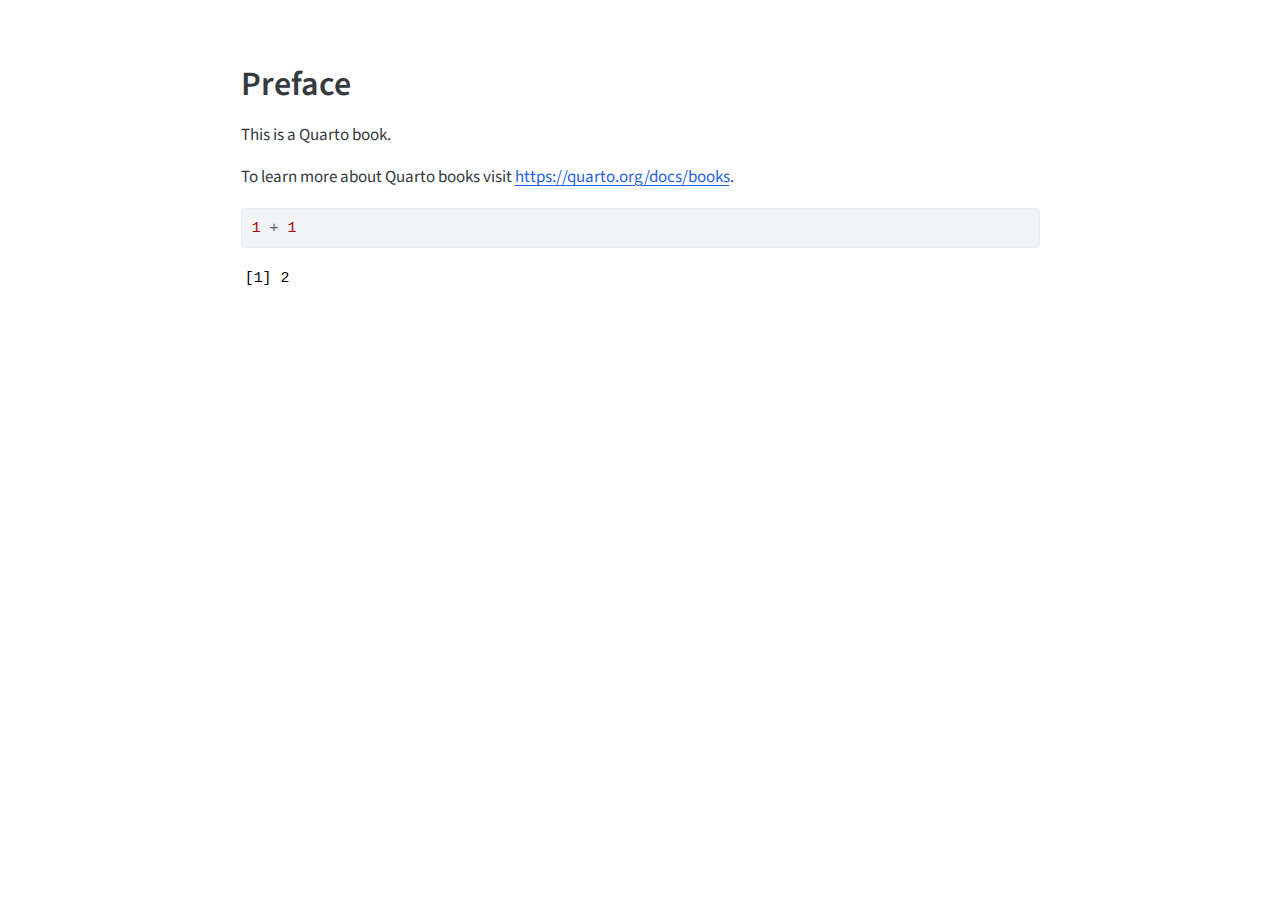
==== docs/index.html @ 5716ba46 "Publish site to docs/" ====
<!DOCTYPE html>
<html xmlns="http://www.w3.org/1999/xhtml" lang="en" xml:lang="en"><head>

<meta charset="utf-8">
<meta name="generator" content="quarto-1.5.52">

<meta name="viewport" content="width=device-width, initial-scale=1.0, user-scalable=yes">


<title>index</title>
<style>
code{white-space: pre-wrap;}
span.smallcaps{font-variant: small-caps;}
div.columns{display: flex; gap: min(4vw, 1.5em);}
div.column{flex: auto; overflow-x: auto;}
div.hanging-indent{margin-left: 1.5em; text-indent: -1.5em;}
ul.task-list{list-style: none;}
ul.task-list li input[type="checkbox"] {
  width: 0.8em;
  margin: 0 0.8em 0.2em -1em; /* quarto-specific, see https://github.com/quarto-dev/quarto-cli/issues/4556 */ 
  vertical-align: middle;
}
/* CSS for syntax highlighting */
pre > code.sourceCode { white-space: pre; position: relative; }
pre > code.sourceCode > span { line-height: 1.25; }
pre > code.sourceCode > span:empty { height: 1.2em; }
.sourceCode { overflow: visible; }
code.sourceCode > span { color: inherit; text-decoration: inherit; }
div.sourceCode { margin: 1em 0; }
pre.sourceCode { margin: 0; }
@media screen {
div.sourceCode { overflow: auto; }
}
@media print {
pre > code.sourceCode { white-space: pre-wrap; }
pre > code.sourceCode > span { display: inline-block; text-indent: -5em; padding-left: 5em; }
}
pre.numberSource code
  { counter-reset: source-line 0; }
pre.numberSource code > span
  { position: relative; left: -4em; counter-increment: source-line; }
pre.numberSource code > span > a:first-child::before
  { content: counter(source-line);
    position: relative; left: -1em; text-align: right; vertical-align: baseline;
    border: none; display: inline-block;
    -webkit-touch-callout: none; -webkit-user-select: none;
    -khtml-user-select: none; -moz-user-select: none;
    -ms-user-select: none; user-select: none;
    padding: 0 4px; width: 4em;
  }
pre.numberSource { margin-left: 3em;  padding-left: 4px; }
div.sourceCode
  {   }
@media screen {
pre > code.sourceCode > span > a:first-child::before { text-decoration: underline; }
}
</style>


<script src="site_libs/quarto-nav/quarto-nav.js"></script>
<script src="site_libs/clipboard/clipboard.min.js"></script>
<script src="site_libs/quarto-search/autocomplete.umd.js"></script>
<script src="site_libs/quarto-search/fuse.min.js"></script>
<script src="site_libs/quarto-search/quarto-search.js"></script>
<meta name="quarto:offset" content="./">
<script src="site_libs/quarto-html/quarto.js"></script>
<script src="site_libs/quarto-html/popper.min.js"></script>
<script src="site_libs/quarto-html/tippy.umd.min.js"></script>
<script src="site_libs/quarto-html/anchor.min.js"></script>
<link href="site_libs/quarto-html/tippy.css" rel="stylesheet">
<link href="site_libs/quarto-html/quarto-syntax-highlighting.css" rel="stylesheet" id="quarto-text-highlighting-styles">
<script src="site_libs/bootstrap/bootstrap.min.js"></script>
<link href="site_libs/bootstrap/bootstrap-icons.css" rel="stylesheet">
<link href="site_libs/bootstrap/bootstrap.min.css" rel="stylesheet" id="quarto-bootstrap" data-mode="light">
<script id="quarto-search-options" type="application/json">{
  "location": "sidebar",
  "copy-button": false,
  "collapse-after": 3,
  "panel-placement": "start",
  "type": "textbox",
  "limit": 50,
  "keyboard-shortcut": [
    "f",
    "/",
    "s"
  ],
  "show-item-context": false,
  "language": {
    "search-no-results-text": "No results",
    "search-matching-documents-text": "matching documents",
    "search-copy-link-title": "Copy link to search",
    "search-hide-matches-text": "Hide additional matches",
    "search-more-match-text": "more match in this document",
    "search-more-matches-text": "more matches in this document",
    "search-clear-button-title": "Clear",
    "search-text-placeholder": "",
    "search-detached-cancel-button-title": "Cancel",
    "search-submit-button-title": "Submit",
    "search-label": "Search"
  }
}</script>


</head>

<body class="fullcontent">

<div id="quarto-search-results"></div>
<!-- content -->
<div id="quarto-content" class="quarto-container page-columns page-rows-contents page-layout-article">
<!-- sidebar -->
<!-- margin-sidebar -->
    
<!-- main -->
<main class="content" id="quarto-document-content">




<section id="preface" class="level1 unnumbered">
<h1 class="unnumbered">Preface</h1>
<p>This is a Quarto book.</p>
<p>To learn more about Quarto books visit <a href="https://quarto.org/docs/books" class="uri">https://quarto.org/docs/books</a>.</p>
<div class="cell">
<div class="sourceCode cell-code" id="cb1"><pre class="sourceCode r code-with-copy"><code class="sourceCode r"><span id="cb1-1"><a href="#cb1-1" aria-hidden="true" tabindex="-1"></a><span class="dv">1</span> <span class="sc">+</span> <span class="dv">1</span></span></code><button title="Copy to Clipboard" class="code-copy-button"><i class="bi"></i></button></pre></div>
<div class="cell-output cell-output-stdout">
<pre><code>[1] 2</code></pre>
</div>
</div>


</section>

</main> <!-- /main -->
<script id="quarto-html-after-body" type="application/javascript">
window.document.addEventListener("DOMContentLoaded", function (event) {
  const toggleBodyColorMode = (bsSheetEl) => {
    const mode = bsSheetEl.getAttribute("data-mode");
    const bodyEl = window.document.querySelector("body");
    if (mode === "dark") {
      bodyEl.classList.add("quarto-dark");
      bodyEl.classList.remove("quarto-light");
    } else {
      bodyEl.classList.add("quarto-light");
      bodyEl.classList.remove("quarto-dark");
    }
  }
  const toggleBodyColorPrimary = () => {
    const bsSheetEl = window.document.querySelector("link#quarto-bootstrap");
    if (bsSheetEl) {
      toggleBodyColorMode(bsSheetEl);
    }
  }
  toggleBodyColorPrimary();  
  const icon = "";
  const anchorJS = new window.AnchorJS();
  anchorJS.options = {
    placement: 'right',
    icon: icon
  };
  anchorJS.add('.anchored');
  const isCodeAnnotation = (el) => {
    for (const clz of el.classList) {
      if (clz.startsWith('code-annotation-')) {                     
        return true;
      }
    }
    return false;
  }
  const onCopySuccess = function(e) {
    // button target
    const button = e.trigger;
    // don't keep focus
    button.blur();
    // flash "checked"
    button.classList.add('code-copy-button-checked');
    var currentTitle = button.getAttribute("title");
    button.setAttribute("title", "Copied!");
    let tooltip;
    if (window.bootstrap) {
      button.setAttribute("data-bs-toggle", "tooltip");
      button.setAttribute("data-bs-placement", "left");
      button.setAttribute("data-bs-title", "Copied!");
      tooltip = new bootstrap.Tooltip(button, 
        { trigger: "manual", 
          customClass: "code-copy-button-tooltip",
          offset: [0, -8]});
      tooltip.show();    
    }
    setTimeout(function() {
      if (tooltip) {
        tooltip.hide();
        button.removeAttribute("data-bs-title");
        button.removeAttribute("data-bs-toggle");
        button.removeAttribute("data-bs-placement");
      }
      button.setAttribute("title", currentTitle);
      button.classList.remove('code-copy-button-checked');
    }, 1000);
    // clear code selection
    e.clearSelection();
  }
  const getTextToCopy = function(trigger) {
      const codeEl = trigger.previousElementSibling.cloneNode(true);
      for (const childEl of codeEl.children) {
        if (isCodeAnnotation(childEl)) {
          childEl.remove();
        }
      }
      return codeEl.innerText;
  }
  const clipboard = new window.ClipboardJS('.code-copy-button:not([data-in-quarto-modal])', {
    text: getTextToCopy
  });
  clipboard.on('success', onCopySuccess);
  if (window.document.getElementById('quarto-embedded-source-code-modal')) {
    // For code content inside modals, clipBoardJS needs to be initialized with a container option
    // TODO: Check when it could be a function (https://github.com/zenorocha/clipboard.js/issues/860)
    const clipboardModal = new window.ClipboardJS('.code-copy-button[data-in-quarto-modal]', {
      text: getTextToCopy,
      container: window.document.getElementById('quarto-embedded-source-code-modal')
    });
    clipboardModal.on('success', onCopySuccess);
  }
    var localhostRegex = new RegExp(/^(?:http|https):\/\/localhost\:?[0-9]*\//);
    var mailtoRegex = new RegExp(/^mailto:/);
      var filterRegex = new RegExp('/' + window.location.host + '/');
    var isInternal = (href) => {
        return filterRegex.test(href) || localhostRegex.test(href) || mailtoRegex.test(href);
    }
    // Inspect non-navigation links and adorn them if external
 	var links = window.document.querySelectorAll('a[href]:not(.nav-link):not(.navbar-brand):not(.toc-action):not(.sidebar-link):not(.sidebar-item-toggle):not(.pagination-link):not(.no-external):not([aria-hidden]):not(.dropdown-item):not(.quarto-navigation-tool):not(.about-link)');
    for (var i=0; i<links.length; i++) {
      const link = links[i];
      if (!isInternal(link.href)) {
        // undo the damage that might have been done by quarto-nav.js in the case of
        // links that we want to consider external
        if (link.dataset.originalHref !== undefined) {
          link.href = link.dataset.originalHref;
        }
      }
    }
  function tippyHover(el, contentFn, onTriggerFn, onUntriggerFn) {
    const config = {
      allowHTML: true,
      maxWidth: 500,
      delay: 100,
      arrow: false,
      appendTo: function(el) {
          return el.parentElement;
      },
      interactive: true,
      interactiveBorder: 10,
      theme: 'quarto',
      placement: 'bottom-start',
    };
    if (contentFn) {
      config.content = contentFn;
    }
    if (onTriggerFn) {
      config.onTrigger = onTriggerFn;
    }
    if (onUntriggerFn) {
      config.onUntrigger = onUntriggerFn;
    }
    window.tippy(el, config); 
  }
  const noterefs = window.document.querySelectorAll('a[role="doc-noteref"]');
  for (var i=0; i<noterefs.length; i++) {
    const ref = noterefs[i];
    tippyHover(ref, function() {
      // use id or data attribute instead here
      let href = ref.getAttribute('data-footnote-href') || ref.getAttribute('href');
      try { href = new URL(href).hash; } catch {}
      const id = href.replace(/^#\/?/, "");
      const note = window.document.getElementById(id);
      if (note) {
        return note.innerHTML;
      } else {
        return "";
      }
    });
  }
  const xrefs = window.document.querySelectorAll('a.quarto-xref');
  const processXRef = (id, note) => {
    // Strip column container classes
    const stripColumnClz = (el) => {
      el.classList.remove("page-full", "page-columns");
      if (el.children) {
        for (const child of el.children) {
          stripColumnClz(child);
        }
      }
    }
    stripColumnClz(note)
    if (id === null || id.startsWith('sec-')) {
      // Special case sections, only their first couple elements
      const container = document.createElement("div");
      if (note.children && note.children.length > 2) {
        container.appendChild(note.children[0].cloneNode(true));
        for (let i = 1; i < note.children.length; i++) {
          const child = note.children[i];
          if (child.tagName === "P" && child.innerText === "") {
            continue;
          } else {
            container.appendChild(child.cloneNode(true));
            break;
          }
        }
        if (window.Quarto?.typesetMath) {
          window.Quarto.typesetMath(container);
        }
        return container.innerHTML
      } else {
        if (window.Quarto?.typesetMath) {
          window.Quarto.typesetMath(note);
        }
        return note.innerHTML;
      }
    } else {
      // Remove any anchor links if they are present
      const anchorLink = note.querySelector('a.anchorjs-link');
      if (anchorLink) {
        anchorLink.remove();
      }
      if (window.Quarto?.typesetMath) {
        window.Quarto.typesetMath(note);
      }
      // TODO in 1.5, we should make sure this works without a callout special case
      if (note.classList.contains("callout")) {
        return note.outerHTML;
      } else {
        return note.innerHTML;
      }
    }
  }
  for (var i=0; i<xrefs.length; i++) {
    const xref = xrefs[i];
    tippyHover(xref, undefined, function(instance) {
      instance.disable();
      let url = xref.getAttribute('href');
      let hash = undefined; 
      if (url.startsWith('#')) {
        hash = url;
      } else {
        try { hash = new URL(url).hash; } catch {}
      }
      if (hash) {
        const id = hash.replace(/^#\/?/, "");
        const note = window.document.getElementById(id);
        if (note !== null) {
          try {
            const html = processXRef(id, note.cloneNode(true));
            instance.setContent(html);
          } finally {
            instance.enable();
            instance.show();
          }
        } else {
          // See if we can fetch this
          fetch(url.split('#')[0])
          .then(res => res.text())
          .then(html => {
            const parser = new DOMParser();
            const htmlDoc = parser.parseFromString(html, "text/html");
            const note = htmlDoc.getElementById(id);
            if (note !== null) {
              const html = processXRef(id, note);
              instance.setContent(html);
            } 
          }).finally(() => {
            instance.enable();
            instance.show();
          });
        }
      } else {
        // See if we can fetch a full url (with no hash to target)
        // This is a special case and we should probably do some content thinning / targeting
        fetch(url)
        .then(res => res.text())
        .then(html => {
          const parser = new DOMParser();
          const htmlDoc = parser.parseFromString(html, "text/html");
          const note = htmlDoc.querySelector('main.content');
          if (note !== null) {
            // This should only happen for chapter cross references
            // (since there is no id in the URL)
            // remove the first header
            if (note.children.length > 0 && note.children[0].tagName === "HEADER") {
              note.children[0].remove();
            }
            const html = processXRef(null, note);
            instance.setContent(html);
          } 
        }).finally(() => {
          instance.enable();
          instance.show();
        });
      }
    }, function(instance) {
    });
  }
      let selectedAnnoteEl;
      const selectorForAnnotation = ( cell, annotation) => {
        let cellAttr = 'data-code-cell="' + cell + '"';
        let lineAttr = 'data-code-annotation="' +  annotation + '"';
        const selector = 'span[' + cellAttr + '][' + lineAttr + ']';
        return selector;
      }
      const selectCodeLines = (annoteEl) => {
        const doc = window.document;
        const targetCell = annoteEl.getAttribute("data-target-cell");
        const targetAnnotation = annoteEl.getAttribute("data-target-annotation");
        const annoteSpan = window.document.querySelector(selectorForAnnotation(targetCell, targetAnnotation));
        const lines = annoteSpan.getAttribute("data-code-lines").split(",");
        const lineIds = lines.map((line) => {
          return targetCell + "-" + line;
        })
        let top = null;
        let height = null;
        let parent = null;
        if (lineIds.length > 0) {
            //compute the position of the single el (top and bottom and make a div)
            const el = window.document.getElementById(lineIds[0]);
            top = el.offsetTop;
            height = el.offsetHeight;
            parent = el.parentElement.parentElement;
          if (lineIds.length > 1) {
            const lastEl = window.document.getElementById(lineIds[lineIds.length - 1]);
            const bottom = lastEl.offsetTop + lastEl.offsetHeight;
            height = bottom - top;
          }
          if (top !== null && height !== null && parent !== null) {
            // cook up a div (if necessary) and position it 
            let div = window.document.getElementById("code-annotation-line-highlight");
            if (div === null) {
              div = window.document.createElement("div");
              div.setAttribute("id", "code-annotation-line-highlight");
              div.style.position = 'absolute';
              parent.appendChild(div);
            }
            div.style.top = top - 2 + "px";
            div.style.height = height + 4 + "px";
            div.style.left = 0;
            let gutterDiv = window.document.getElementById("code-annotation-line-highlight-gutter");
            if (gutterDiv === null) {
              gutterDiv = window.document.createElement("div");
              gutterDiv.setAttribute("id", "code-annotation-line-highlight-gutter");
              gutterDiv.style.position = 'absolute';
              const codeCell = window.document.getElementById(targetCell);
              const gutter = codeCell.querySelector('.code-annotation-gutter');
              gutter.appendChild(gutterDiv);
            }
            gutterDiv.style.top = top - 2 + "px";
            gutterDiv.style.height = height + 4 + "px";
          }
          selectedAnnoteEl = annoteEl;
        }
      };
      const unselectCodeLines = () => {
        const elementsIds = ["code-annotation-line-highlight", "code-annotation-line-highlight-gutter"];
        elementsIds.forEach((elId) => {
          const div = window.document.getElementById(elId);
          if (div) {
            div.remove();
          }
        });
        selectedAnnoteEl = undefined;
      };
        // Handle positioning of the toggle
    window.addEventListener(
      "resize",
      throttle(() => {
        elRect = undefined;
        if (selectedAnnoteEl) {
          selectCodeLines(selectedAnnoteEl);
        }
      }, 10)
    );
    function throttle(fn, ms) {
    let throttle = false;
    let timer;
      return (...args) => {
        if(!throttle) { // first call gets through
            fn.apply(this, args);
            throttle = true;
        } else { // all the others get throttled
            if(timer) clearTimeout(timer); // cancel #2
            timer = setTimeout(() => {
              fn.apply(this, args);
              timer = throttle = false;
            }, ms);
        }
      };
    }
      // Attach click handler to the DT
      const annoteDls = window.document.querySelectorAll('dt[data-target-cell]');
      for (const annoteDlNode of annoteDls) {
        annoteDlNode.addEventListener('click', (event) => {
          const clickedEl = event.target;
          if (clickedEl !== selectedAnnoteEl) {
            unselectCodeLines();
            const activeEl = window.document.querySelector('dt[data-target-cell].code-annotation-active');
            if (activeEl) {
              activeEl.classList.remove('code-annotation-active');
            }
            selectCodeLines(clickedEl);
            clickedEl.classList.add('code-annotation-active');
          } else {
            // Unselect the line
            unselectCodeLines();
            clickedEl.classList.remove('code-annotation-active');
          }
        });
      }
  const findCites = (el) => {
    const parentEl = el.parentElement;
    if (parentEl) {
      const cites = parentEl.dataset.cites;
      if (cites) {
        return {
          el,
          cites: cites.split(' ')
        };
      } else {
        return findCites(el.parentElement)
      }
    } else {
      return undefined;
    }
  };
  var bibliorefs = window.document.querySelectorAll('a[role="doc-biblioref"]');
  for (var i=0; i<bibliorefs.length; i++) {
    const ref = bibliorefs[i];
    const citeInfo = findCites(ref);
    if (citeInfo) {
      tippyHover(citeInfo.el, function() {
        var popup = window.document.createElement('div');
        citeInfo.cites.forEach(function(cite) {
          var citeDiv = window.document.createElement('div');
          citeDiv.classList.add('hanging-indent');
          citeDiv.classList.add('csl-entry');
          var biblioDiv = window.document.getElementById('ref-' + cite);
          if (biblioDiv) {
            citeDiv.innerHTML = biblioDiv.innerHTML;
          }
          popup.appendChild(citeDiv);
        });
        return popup.innerHTML;
      });
    }
  }
});
</script>
</div> <!-- /content -->




</body></html>
---- docs/site_libs/quarto-html/tippy.css ----
.tippy-box[data-animation=fade][data-state=hidden]{opacity:0}[data-tippy-root]{max-width:calc(100vw - 10px)}.tippy-box{position:relative;background-color:#333;color:#fff;border-radius:4px;font-size:14px;line-height:1.4;white-space:normal;outline:0;transition-property:transform,visibility,opacity}.tippy-box[data-placement^=top]>.tippy-arrow{bottom:0}.tippy-box[data-placement^=top]>.tippy-arrow:before{bottom:-7px;left:0;border-width:8px 8px 0;border-top-color:initial;transform-origin:center top}.tippy-box[data-placement^=bottom]>.tippy-arrow{top:0}.tippy-box[data-placement^=bottom]>.tippy-arrow:before{top:-7px;left:0;border-width:0 8px 8px;border-bottom-color:initial;transform-origin:center bottom}.tippy-box[data-placement^=left]>.tippy-arrow{right:0}.tippy-box[data-placement^=left]>.tippy-arrow:before{border-width:8px 0 8px 8px;border-left-color:initial;right:-7px;transform-origin:center left}.tippy-box[data-placement^=right]>.tippy-arrow{left:0}.tippy-box[data-placement^=right]>.tippy-arrow:before{left:-7px;border-width:8px 8px 8px 0;border-right-color:initial;transform-origin:center right}.tippy-box[data-inertia][data-state=visible]{transition-timing-function:cubic-bezier(.54,1.5,.38,1.11)}.tippy-arrow{width:16px;height:16px;color:#333}.tippy-arrow:before{content:"";position:absolute;border-color:transparent;border-style:solid}.tippy-content{position:relative;padding:5px 9px;z-index:1}
---- docs/site_libs/quarto-html/quarto-syntax-highlighting.css ----
/* quarto syntax highlight colors */
:root {
  --quarto-hl-ot-color: #003B4F;
  --quarto-hl-at-color: #657422;
  --quarto-hl-ss-color: #20794D;
  --quarto-hl-an-color: #5E5E5E;
  --quarto-hl-fu-color: #4758AB;
  --quarto-hl-st-color: #20794D;
  --quarto-hl-cf-color: #003B4F;
  --quarto-hl-op-color: #5E5E5E;
  --quarto-hl-er-color: #AD0000;
  --quarto-hl-bn-color: #AD0000;
  --quarto-hl-al-color: #AD0000;
  --quarto-hl-va-color: #111111;
  --quarto-hl-bu-color: inherit;
  --quarto-hl-ex-color: inherit;
  --quarto-hl-pp-color: #AD0000;
  --quarto-hl-in-color: #5E5E5E;
  --quarto-hl-vs-color: #20794D;
  --quarto-hl-wa-color: #5E5E5E;
  --quarto-hl-do-color: #5E5E5E;
  --quarto-hl-im-color: #00769E;
  --quarto-hl-ch-color: #20794D;
  --quarto-hl-dt-color: #AD0000;
  --quarto-hl-fl-color: #AD0000;
  --quarto-hl-co-color: #5E5E5E;
  --quarto-hl-cv-color: #5E5E5E;
  --quarto-hl-cn-color: #8f5902;
  --quarto-hl-sc-color: #5E5E5E;
  --quarto-hl-dv-color: #AD0000;
  --quarto-hl-kw-color: #003B4F;
}

/* other quarto variables */
:root {
  --quarto-font-monospace: SFMono-Regular, Menlo, Monaco, Consolas, "Liberation Mono", "Courier New", monospace;
}

pre > code.sourceCode > span {
  color: #003B4F;
}

code span {
  color: #003B4F;
}

code.sourceCode > span {
  color: #003B4F;
}

div.sourceCode,
div.sourceCode pre.sourceCode {
  color: #003B4F;
}

code span.ot {
  color: #003B4F;
  font-style: inherit;
}

code span.at {
  color: #657422;
  font-style: inherit;
}

code span.ss {
  color: #20794D;
  font-style: inherit;
}

code span.an {
  color: #5E5E5E;
  font-style: inherit;
}

code span.fu {
  color: #4758AB;
  font-style: inherit;
}

code span.st {
  color: #20794D;
  font-style: inherit;
}

code span.cf {
  color: #003B4F;
  font-weight: bold;
  font-style: inherit;
}

code span.op {
  color: #5E5E5E;
  font-style: inherit;
}

code span.er {
  color: #AD0000;
  font-style: inherit;
}

code span.bn {
  color: #AD0000;
  font-style: inherit;
}

code span.al {
  color: #AD0000;
  font-style: inherit;
}

code span.va {
  color: #111111;
  font-style: inherit;
}

code span.bu {
  font-style: inherit;
}

code span.ex {
  font-style: inherit;
}

code span.pp {
  color: #AD0000;
  font-style: inherit;
}

code span.in {
  color: #5E5E5E;
  font-style: inherit;
}

code span.vs {
  color: #20794D;
  font-style: inherit;
}

code span.wa {
  color: #5E5E5E;
  font-style: italic;
}

code span.do {
  color: #5E5E5E;
  font-style: italic;
}

code span.im {
  color: #00769E;
  font-style: inherit;
}

code span.ch {
  color: #20794D;
  font-style: inherit;
}

code span.dt {
  color: #AD0000;
  font-style: inherit;
}

code span.fl {
  color: #AD0000;
  font-style: inherit;
}

code span.co {
  color: #5E5E5E;
  font-style: inherit;
}

code span.cv {
  color: #5E5E5E;
  font-style: italic;
}

code span.cn {
  color: #8f5902;
  font-style: inherit;
}

code span.sc {
  color: #5E5E5E;
  font-style: inherit;
}

code span.dv {
  color: #AD0000;
  font-style: inherit;
}

code span.kw {
  color: #003B4F;
  font-weight: bold;
  font-style: inherit;
}

.prevent-inlining {
  content: "</";
}

/*# sourceMappingURL=debc5d5d77c3f9108843748ff7464032.css.map */
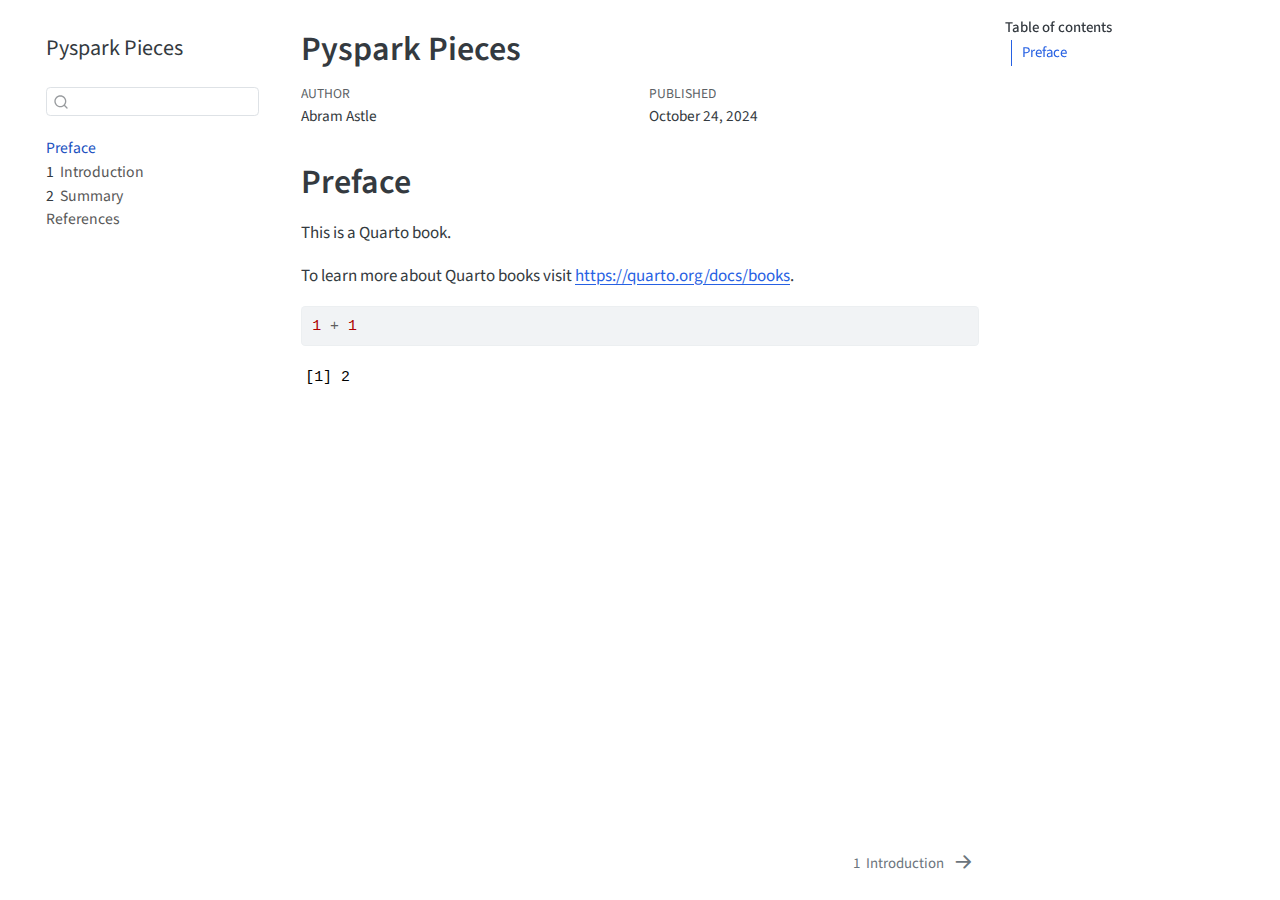
==== commit f5eb1403: "Rendering check" ====
--- a/docs/index.html
+++ b/docs/index.html
@@ -6,8 +6,10 @@
 
 <meta name="viewport" content="width=device-width, initial-scale=1.0, user-scalable=yes">
 
-
-<title>index</title>
+<meta name="author" content="Abram Astle">
+<meta name="dcterms.date" content="2024-10-24">
+
+<title>Pyspark Pieces</title>
 <style>
 code{white-space: pre-wrap;}
 span.smallcaps{font-variant: small-caps;}
@@ -58,11 +60,13 @@
 
 
 <script src="site_libs/quarto-nav/quarto-nav.js"></script>
+<script src="site_libs/quarto-nav/headroom.min.js"></script>
 <script src="site_libs/clipboard/clipboard.min.js"></script>
 <script src="site_libs/quarto-search/autocomplete.umd.js"></script>
 <script src="site_libs/quarto-search/fuse.min.js"></script>
 <script src="site_libs/quarto-search/quarto-search.js"></script>
 <meta name="quarto:offset" content="./">
+<link href="./intro.html" rel="next">
 <script src="site_libs/quarto-html/quarto.js"></script>
 <script src="site_libs/quarto-html/popper.min.js"></script>
 <script src="site_libs/quarto-html/tippy.umd.min.js"></script>
@@ -103,18 +107,110 @@
 
 </head>
 
-<body class="fullcontent">
+<body class="nav-sidebar floating">
 
 <div id="quarto-search-results"></div>
+  <header id="quarto-header" class="headroom fixed-top">
+  <nav class="quarto-secondary-nav">
+    <div class="container-fluid d-flex">
+      <button type="button" class="quarto-btn-toggle btn" data-bs-toggle="collapse" role="button" data-bs-target=".quarto-sidebar-collapse-item" aria-controls="quarto-sidebar" aria-expanded="false" aria-label="Toggle sidebar navigation" onclick="if (window.quartoToggleHeadroom) { window.quartoToggleHeadroom(); }">
+        <i class="bi bi-layout-text-sidebar-reverse"></i>
+      </button>
+        <nav class="quarto-page-breadcrumbs" aria-label="breadcrumb"><ol class="breadcrumb"><li class="breadcrumb-item"><a href="./index.html">Preface</a></li></ol></nav>
+        <a class="flex-grow-1" role="navigation" data-bs-toggle="collapse" data-bs-target=".quarto-sidebar-collapse-item" aria-controls="quarto-sidebar" aria-expanded="false" aria-label="Toggle sidebar navigation" onclick="if (window.quartoToggleHeadroom) { window.quartoToggleHeadroom(); }">      
+        </a>
+      <button type="button" class="btn quarto-search-button" aria-label="Search" onclick="window.quartoOpenSearch();">
+        <i class="bi bi-search"></i>
+      </button>
+    </div>
+  </nav>
+</header>
 <!-- content -->
 <div id="quarto-content" class="quarto-container page-columns page-rows-contents page-layout-article">
 <!-- sidebar -->
+  <nav id="quarto-sidebar" class="sidebar collapse collapse-horizontal quarto-sidebar-collapse-item sidebar-navigation floating overflow-auto">
+    <div class="pt-lg-2 mt-2 text-left sidebar-header">
+    <div class="sidebar-title mb-0 py-0">
+      <a href="./">Pyspark Pieces</a> 
+    </div>
+      </div>
+        <div class="mt-2 flex-shrink-0 align-items-center">
+        <div class="sidebar-search">
+        <div id="quarto-search" class="" title="Search"></div>
+        </div>
+        </div>
+    <div class="sidebar-menu-container"> 
+    <ul class="list-unstyled mt-1">
+        <li class="sidebar-item">
+  <div class="sidebar-item-container"> 
+  <a href="./index.html" class="sidebar-item-text sidebar-link active">
+ <span class="menu-text">Preface</span></a>
+  </div>
+</li>
+        <li class="sidebar-item">
+  <div class="sidebar-item-container"> 
+  <a href="./intro.html" class="sidebar-item-text sidebar-link">
+ <span class="menu-text"><span class="chapter-number">1</span>&nbsp; <span class="chapter-title">Introduction</span></span></a>
+  </div>
+</li>
+        <li class="sidebar-item">
+  <div class="sidebar-item-container"> 
+  <a href="./summary.html" class="sidebar-item-text sidebar-link">
+ <span class="menu-text"><span class="chapter-number">2</span>&nbsp; <span class="chapter-title">Summary</span></span></a>
+  </div>
+</li>
+        <li class="sidebar-item">
+  <div class="sidebar-item-container"> 
+  <a href="./references.html" class="sidebar-item-text sidebar-link">
+ <span class="menu-text">References</span></a>
+  </div>
+</li>
+    </ul>
+    </div>
+</nav>
+<div id="quarto-sidebar-glass" class="quarto-sidebar-collapse-item" data-bs-toggle="collapse" data-bs-target=".quarto-sidebar-collapse-item"></div>
 <!-- margin-sidebar -->
-    
+    <div id="quarto-margin-sidebar" class="sidebar margin-sidebar">
+        <nav id="TOC" role="doc-toc" class="toc-active">
+    <h2 id="toc-title">Table of contents</h2>
+   
+  <ul>
+  <li><a href="#preface" id="toc-preface" class="nav-link active" data-scroll-target="#preface">Preface</a></li>
+  </ul>
+</nav>
+    </div>
 <!-- main -->
 <main class="content" id="quarto-document-content">
 
-
+<header id="title-block-header" class="quarto-title-block default">
+<div class="quarto-title">
+<h1 class="title">Pyspark Pieces</h1>
+</div>
+
+
+
+<div class="quarto-title-meta">
+
+    <div>
+    <div class="quarto-title-meta-heading">Author</div>
+    <div class="quarto-title-meta-contents">
+             <p>Abram Astle </p>
+          </div>
+  </div>
+    
+    <div>
+    <div class="quarto-title-meta-heading">Published</div>
+    <div class="quarto-title-meta-contents">
+      <p class="date">October 24, 2024</p>
+    </div>
+  </div>
+  
+    
+  </div>
+  
+
+
+</header>
 
 
 <section id="preface" class="level1 unnumbered">
@@ -552,6 +648,15 @@
   }
 });
 </script>
+<nav class="page-navigation">
+  <div class="nav-page nav-page-previous">
+  </div>
+  <div class="nav-page nav-page-next">
+      <a href="./intro.html" class="pagination-link" aria-label="Introduction">
+        <span class="nav-page-text"><span class="chapter-number">1</span>&nbsp; <span class="chapter-title">Introduction</span></span> <i class="bi bi-arrow-right-short"></i>
+      </a>
+  </div>
+</nav>
 </div> <!-- /content -->
 
 
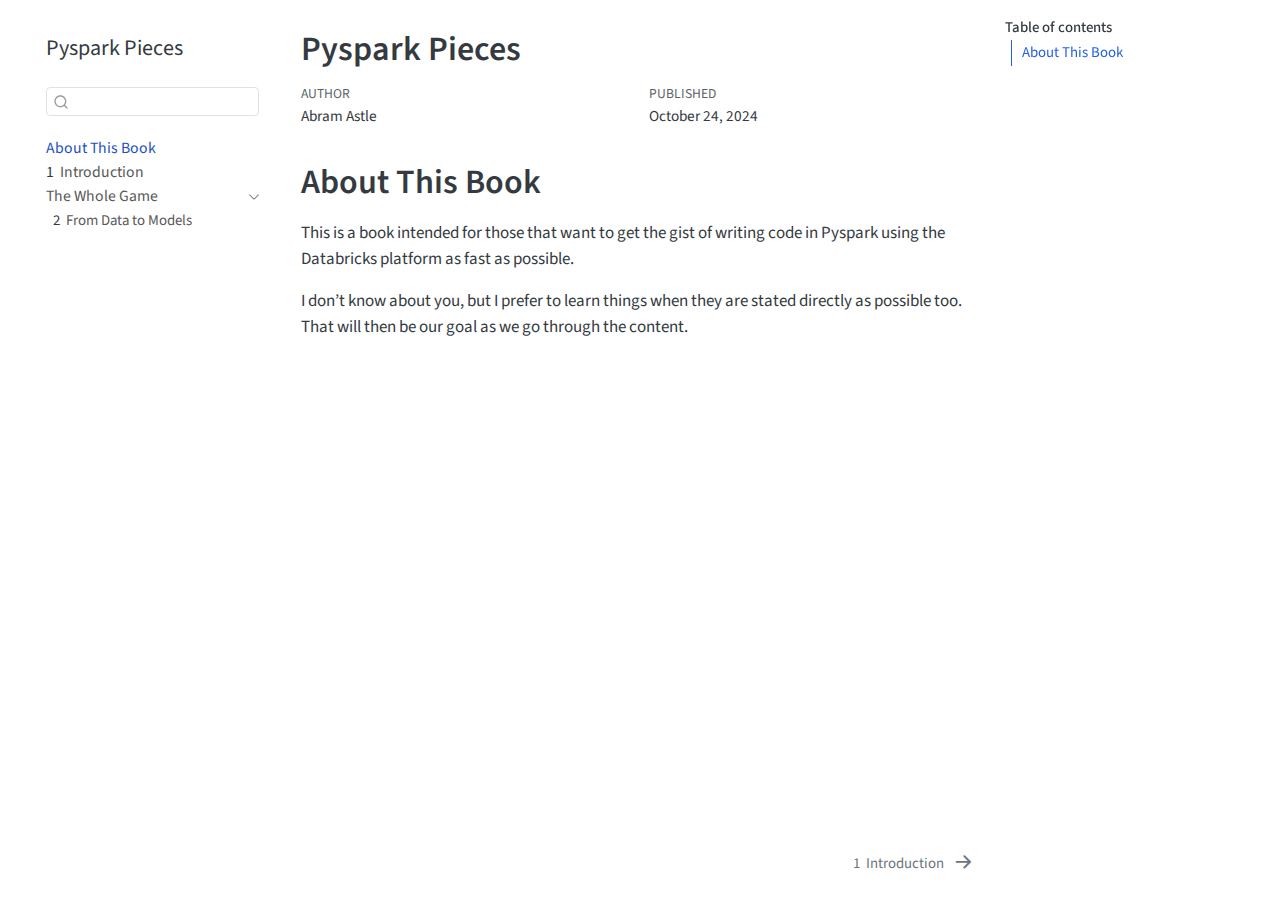
==== commit 30303325: "updates to structure" ====
--- a/docs/index.html
+++ b/docs/index.html
@@ -21,40 +21,6 @@
   width: 0.8em;
   margin: 0 0.8em 0.2em -1em; /* quarto-specific, see https://github.com/quarto-dev/quarto-cli/issues/4556 */ 
   vertical-align: middle;
-}
-/* CSS for syntax highlighting */
-pre > code.sourceCode { white-space: pre; position: relative; }
-pre > code.sourceCode > span { line-height: 1.25; }
-pre > code.sourceCode > span:empty { height: 1.2em; }
-.sourceCode { overflow: visible; }
-code.sourceCode > span { color: inherit; text-decoration: inherit; }
-div.sourceCode { margin: 1em 0; }
-pre.sourceCode { margin: 0; }
-@media screen {
-div.sourceCode { overflow: auto; }
-}
-@media print {
-pre > code.sourceCode { white-space: pre-wrap; }
-pre > code.sourceCode > span { display: inline-block; text-indent: -5em; padding-left: 5em; }
-}
-pre.numberSource code
-  { counter-reset: source-line 0; }
-pre.numberSource code > span
-  { position: relative; left: -4em; counter-increment: source-line; }
-pre.numberSource code > span > a:first-child::before
-  { content: counter(source-line);
-    position: relative; left: -1em; text-align: right; vertical-align: baseline;
-    border: none; display: inline-block;
-    -webkit-touch-callout: none; -webkit-user-select: none;
-    -khtml-user-select: none; -moz-user-select: none;
-    -ms-user-select: none; user-select: none;
-    padding: 0 4px; width: 4em;
-  }
-pre.numberSource { margin-left: 3em;  padding-left: 4px; }
-div.sourceCode
-  {   }
-@media screen {
-pre > code.sourceCode > span > a:first-child::before { text-decoration: underline; }
 }
 </style>
 
@@ -116,7 +82,7 @@
       <button type="button" class="quarto-btn-toggle btn" data-bs-toggle="collapse" role="button" data-bs-target=".quarto-sidebar-collapse-item" aria-controls="quarto-sidebar" aria-expanded="false" aria-label="Toggle sidebar navigation" onclick="if (window.quartoToggleHeadroom) { window.quartoToggleHeadroom(); }">
         <i class="bi bi-layout-text-sidebar-reverse"></i>
       </button>
-        <nav class="quarto-page-breadcrumbs" aria-label="breadcrumb"><ol class="breadcrumb"><li class="breadcrumb-item"><a href="./index.html">Preface</a></li></ol></nav>
+        <nav class="quarto-page-breadcrumbs" aria-label="breadcrumb"><ol class="breadcrumb"><li class="breadcrumb-item"><a href="./index.html">About This Book</a></li></ol></nav>
         <a class="flex-grow-1" role="navigation" data-bs-toggle="collapse" data-bs-target=".quarto-sidebar-collapse-item" aria-controls="quarto-sidebar" aria-expanded="false" aria-label="Toggle sidebar navigation" onclick="if (window.quartoToggleHeadroom) { window.quartoToggleHeadroom(); }">      
         </a>
       <button type="button" class="btn quarto-search-button" aria-label="Search" onclick="window.quartoOpenSearch();">
@@ -144,7 +110,7 @@
         <li class="sidebar-item">
   <div class="sidebar-item-container"> 
   <a href="./index.html" class="sidebar-item-text sidebar-link active">
- <span class="menu-text">Preface</span></a>
+ <span class="menu-text">About This Book</span></a>
   </div>
 </li>
         <li class="sidebar-item">
@@ -153,18 +119,23 @@
  <span class="menu-text"><span class="chapter-number">1</span>&nbsp; <span class="chapter-title">Introduction</span></span></a>
   </div>
 </li>
-        <li class="sidebar-item">
+        <li class="sidebar-item sidebar-item-section">
+      <div class="sidebar-item-container"> 
+            <a href="./whole-game.html" class="sidebar-item-text sidebar-link">
+ <span class="menu-text">The Whole Game</span></a>
+          <a class="sidebar-item-toggle text-start" data-bs-toggle="collapse" data-bs-target="#quarto-sidebar-section-1" role="navigation" aria-expanded="true" aria-label="Toggle section">
+            <i class="bi bi-chevron-right ms-2"></i>
+          </a> 
+      </div>
+      <ul id="quarto-sidebar-section-1" class="collapse list-unstyled sidebar-section depth1 show">  
+          <li class="sidebar-item">
   <div class="sidebar-item-container"> 
-  <a href="./summary.html" class="sidebar-item-text sidebar-link">
- <span class="menu-text"><span class="chapter-number">2</span>&nbsp; <span class="chapter-title">Summary</span></span></a>
+  <a href="./modeling-data.html" class="sidebar-item-text sidebar-link">
+ <span class="menu-text"><span class="chapter-number">2</span>&nbsp; <span class="chapter-title">From Data to Models</span></span></a>
   </div>
 </li>
-        <li class="sidebar-item">
-  <div class="sidebar-item-container"> 
-  <a href="./references.html" class="sidebar-item-text sidebar-link">
- <span class="menu-text">References</span></a>
-  </div>
-</li>
+      </ul>
+  </li>
     </ul>
     </div>
 </nav>
@@ -175,7 +146,7 @@
     <h2 id="toc-title">Table of contents</h2>
    
   <ul>
-  <li><a href="#preface" id="toc-preface" class="nav-link active" data-scroll-target="#preface">Preface</a></li>
+  <li><a href="#about-this-book" id="toc-about-this-book" class="nav-link active" data-scroll-target="#about-this-book">About This Book</a></li>
   </ul>
 </nav>
     </div>
@@ -213,16 +184,10 @@
 </header>
 
 
-<section id="preface" class="level1 unnumbered">
-<h1 class="unnumbered">Preface</h1>
-<p>This is a Quarto book.</p>
-<p>To learn more about Quarto books visit <a href="https://quarto.org/docs/books" class="uri">https://quarto.org/docs/books</a>.</p>
-<div class="cell">
-<div class="sourceCode cell-code" id="cb1"><pre class="sourceCode r code-with-copy"><code class="sourceCode r"><span id="cb1-1"><a href="#cb1-1" aria-hidden="true" tabindex="-1"></a><span class="dv">1</span> <span class="sc">+</span> <span class="dv">1</span></span></code><button title="Copy to Clipboard" class="code-copy-button"><i class="bi"></i></button></pre></div>
-<div class="cell-output cell-output-stdout">
-<pre><code>[1] 2</code></pre>
-</div>
-</div>
+<section id="about-this-book" class="level1 unnumbered">
+<h1 class="unnumbered">About This Book</h1>
+<p>This is a book intended for those that want to get the gist of writing code in Pyspark using the Databricks platform as fast as possible.</p>
+<p>I don’t know about you, but I prefer to learn things when they are stated directly as possible too. That will then be our goal as we go through the content.</p>
 
 
 </section>
